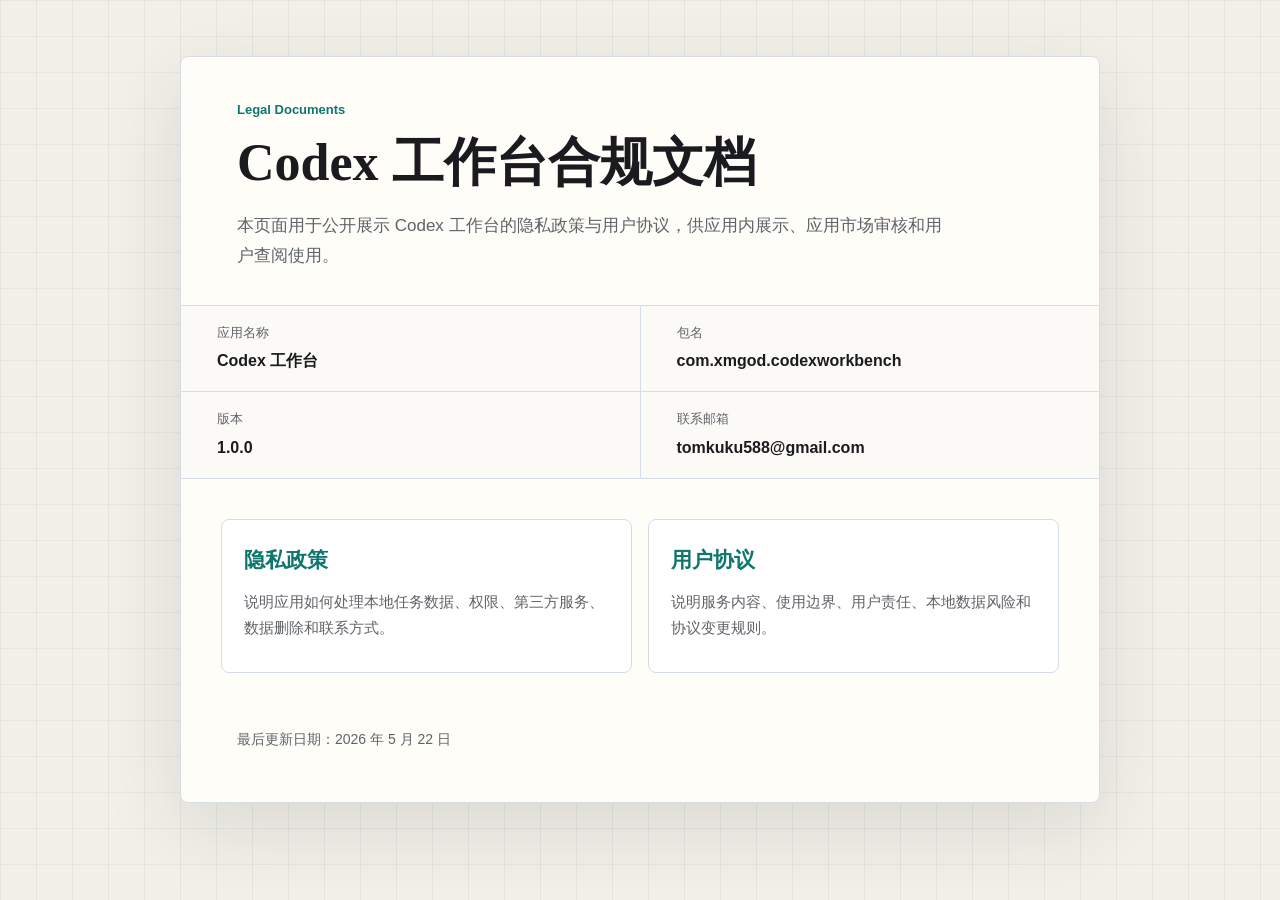
==== index.html @ 32615ba4 "初始化隐私政策和用户协议页面" ====
<!doctype html>
<html lang="zh-CN">
<head>
  <meta charset="utf-8">
  <meta name="viewport" content="width=device-width, initial-scale=1">
  <title>Codex 工作台合规文档</title>
  <meta name="description" content="Codex 工作台隐私政策与用户协议入口。">
  <style>
    :root {
      color-scheme: light;
      --ink: #1b1b1f;
      --muted: #5f6368;
      --line: #d7dde6;
      --paper: #fffdf8;
      --wash: #f3f0e8;
      --accent: #0f766e;
      --accent-soft: #d7f2ed;
    }

    * {
      box-sizing: border-box;
    }

    body {
      margin: 0;
      min-height: 100vh;
      font-family: "Noto Sans SC", "Microsoft YaHei", "PingFang SC", sans-serif;
      line-height: 1.75;
      color: var(--ink);
      background:
        linear-gradient(90deg, rgba(15, 118, 110, 0.08) 1px, transparent 1px),
        linear-gradient(rgba(15, 118, 110, 0.06) 1px, transparent 1px),
        var(--wash);
      background-size: 36px 36px;
    }

    main {
      width: min(920px, calc(100% - 32px));
      margin: 0 auto;
      padding: 56px 0 72px;
    }

    .document {
      border: 1px solid var(--line);
      border-radius: 8px;
      background: var(--paper);
      box-shadow: 0 24px 80px rgba(31, 41, 55, 0.12);
      overflow: hidden;
    }

    header {
      padding: 42px clamp(24px, 6vw, 56px) 34px;
      border-bottom: 1px solid var(--line);
    }

    .eyebrow {
      margin: 0 0 10px;
      color: var(--accent);
      font-size: 13px;
      font-weight: 700;
    }

    h1 {
      margin: 0;
      font-family: "Noto Serif SC", "Songti SC", serif;
      font-size: clamp(30px, 6vw, 52px);
      line-height: 1.18;
      font-weight: 700;
    }

    .summary {
      margin: 18px 0 0;
      max-width: 720px;
      color: var(--muted);
      font-size: 17px;
    }

    .meta {
      display: grid;
      grid-template-columns: repeat(2, minmax(0, 1fr));
      gap: 1px;
      background: var(--line);
      border-bottom: 1px solid var(--line);
    }

    .meta div {
      padding: 16px clamp(20px, 5vw, 36px);
      background: rgba(255, 253, 248, 0.92);
    }

    .meta span {
      display: block;
      color: var(--muted);
      font-size: 13px;
    }

    .meta strong {
      display: block;
      margin-top: 3px;
      font-size: 16px;
    }

    nav {
      display: grid;
      grid-template-columns: repeat(2, minmax(0, 1fr));
      gap: 16px;
      padding: clamp(24px, 5vw, 40px);
    }

    a {
      display: block;
      min-height: 154px;
      padding: 22px;
      border: 1px solid var(--line);
      border-radius: 8px;
      color: inherit;
      text-decoration: none;
      background: #ffffff;
      transition: border-color 180ms ease, transform 180ms ease, box-shadow 180ms ease;
    }

    a:hover,
    a:focus-visible {
      border-color: var(--accent);
      transform: translateY(-2px);
      box-shadow: 0 14px 34px rgba(15, 118, 110, 0.13);
      outline: none;
    }

    a strong {
      display: block;
      margin-bottom: 10px;
      color: var(--accent);
      font-size: 21px;
    }

    a span {
      display: block;
      color: var(--muted);
      font-size: 15px;
    }

    footer {
      padding: 0 clamp(24px, 6vw, 56px) 36px;
      color: var(--muted);
      font-size: 14px;
    }

    @media (max-width: 680px) {
      main {
        width: min(100% - 20px, 920px);
        padding: 20px 0 40px;
      }

      .meta,
      nav {
        grid-template-columns: 1fr;
      }

      a {
        min-height: auto;
      }
    }
  </style>
</head>
<body>
  <main>
    <section class="document" aria-labelledby="page-title">
      <header>
        <p class="eyebrow">Legal Documents</p>
        <h1 id="page-title">Codex 工作台合规文档</h1>
        <p class="summary">本页面用于公开展示 Codex 工作台的隐私政策与用户协议，供应用内展示、应用市场审核和用户查阅使用。</p>
      </header>

      <section class="meta" aria-label="应用信息">
        <div>
          <span>应用名称</span>
          <strong>Codex 工作台</strong>
        </div>
        <div>
          <span>包名</span>
          <strong>com.xmgod.codexworkbench</strong>
        </div>
        <div>
          <span>版本</span>
          <strong>1.0.0</strong>
        </div>
        <div>
          <span>联系邮箱</span>
          <strong>tomkuku588@gmail.com</strong>
        </div>
      </section>

      <nav aria-label="合规文档导航">
        <a href="./privacy-policy.html">
          <strong>隐私政策</strong>
          <span>说明应用如何处理本地任务数据、权限、第三方服务、数据删除和联系方式。</span>
        </a>
        <a href="./user-agreement.html">
          <strong>用户协议</strong>
          <span>说明服务内容、使用边界、用户责任、本地数据风险和协议变更规则。</span>
        </a>
      </nav>

      <footer>
        <p>最后更新日期：2026 年 5 月 22 日</p>
      </footer>
    </section>
  </main>
</body>
</html>
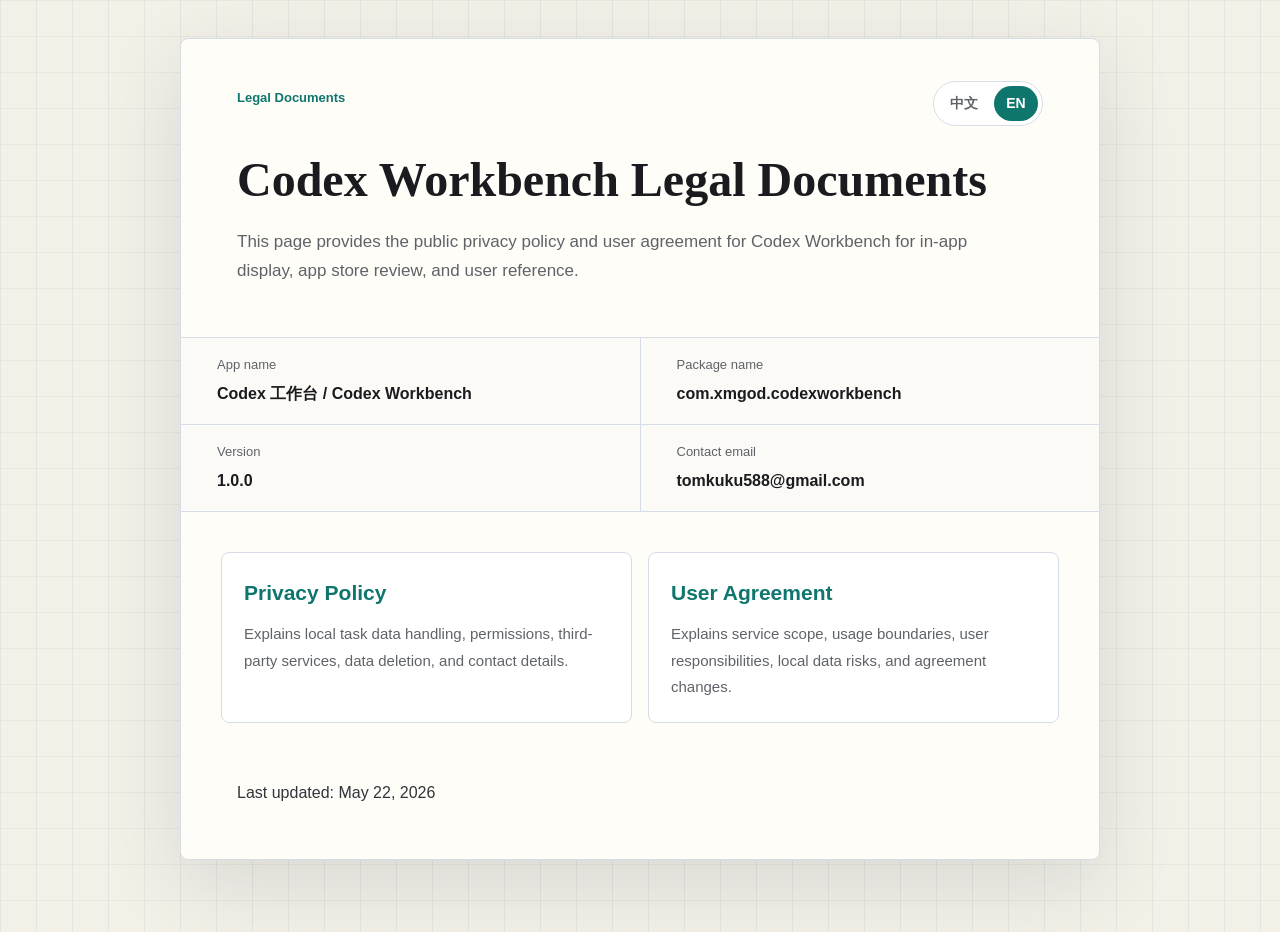
==== commit 8251d73e: "添加中英文切换支持" ====
--- a/index.html
+++ b/index.html
@@ -1,209 +1,95 @@
 <!doctype html>
-<html lang="zh-CN">
+<html lang="zh-CN" data-lang="zh">
 <head>
   <meta charset="utf-8">
   <meta name="viewport" content="width=device-width, initial-scale=1">
-  <title>Codex 工作台合规文档</title>
-  <meta name="description" content="Codex 工作台隐私政策与用户协议入口。">
-  <style>
-    :root {
-      color-scheme: light;
-      --ink: #1b1b1f;
-      --muted: #5f6368;
-      --line: #d7dde6;
-      --paper: #fffdf8;
-      --wash: #f3f0e8;
-      --accent: #0f766e;
-      --accent-soft: #d7f2ed;
-    }
-
-    * {
-      box-sizing: border-box;
-    }
-
-    body {
-      margin: 0;
-      min-height: 100vh;
-      font-family: "Noto Sans SC", "Microsoft YaHei", "PingFang SC", sans-serif;
-      line-height: 1.75;
-      color: var(--ink);
-      background:
-        linear-gradient(90deg, rgba(15, 118, 110, 0.08) 1px, transparent 1px),
-        linear-gradient(rgba(15, 118, 110, 0.06) 1px, transparent 1px),
-        var(--wash);
-      background-size: 36px 36px;
-    }
-
-    main {
-      width: min(920px, calc(100% - 32px));
-      margin: 0 auto;
-      padding: 56px 0 72px;
-    }
-
-    .document {
-      border: 1px solid var(--line);
-      border-radius: 8px;
-      background: var(--paper);
-      box-shadow: 0 24px 80px rgba(31, 41, 55, 0.12);
-      overflow: hidden;
-    }
-
-    header {
-      padding: 42px clamp(24px, 6vw, 56px) 34px;
-      border-bottom: 1px solid var(--line);
-    }
-
-    .eyebrow {
-      margin: 0 0 10px;
-      color: var(--accent);
-      font-size: 13px;
-      font-weight: 700;
-    }
-
-    h1 {
-      margin: 0;
-      font-family: "Noto Serif SC", "Songti SC", serif;
-      font-size: clamp(30px, 6vw, 52px);
-      line-height: 1.18;
-      font-weight: 700;
-    }
-
-    .summary {
-      margin: 18px 0 0;
-      max-width: 720px;
-      color: var(--muted);
-      font-size: 17px;
-    }
-
-    .meta {
-      display: grid;
-      grid-template-columns: repeat(2, minmax(0, 1fr));
-      gap: 1px;
-      background: var(--line);
-      border-bottom: 1px solid var(--line);
-    }
-
-    .meta div {
-      padding: 16px clamp(20px, 5vw, 36px);
-      background: rgba(255, 253, 248, 0.92);
-    }
-
-    .meta span {
-      display: block;
-      color: var(--muted);
-      font-size: 13px;
-    }
-
-    .meta strong {
-      display: block;
-      margin-top: 3px;
-      font-size: 16px;
-    }
-
-    nav {
-      display: grid;
-      grid-template-columns: repeat(2, minmax(0, 1fr));
-      gap: 16px;
-      padding: clamp(24px, 5vw, 40px);
-    }
-
-    a {
-      display: block;
-      min-height: 154px;
-      padding: 22px;
-      border: 1px solid var(--line);
-      border-radius: 8px;
-      color: inherit;
-      text-decoration: none;
-      background: #ffffff;
-      transition: border-color 180ms ease, transform 180ms ease, box-shadow 180ms ease;
-    }
-
-    a:hover,
-    a:focus-visible {
-      border-color: var(--accent);
-      transform: translateY(-2px);
-      box-shadow: 0 14px 34px rgba(15, 118, 110, 0.13);
-      outline: none;
-    }
-
-    a strong {
-      display: block;
-      margin-bottom: 10px;
-      color: var(--accent);
-      font-size: 21px;
-    }
-
-    a span {
-      display: block;
-      color: var(--muted);
-      font-size: 15px;
-    }
-
-    footer {
-      padding: 0 clamp(24px, 6vw, 56px) 36px;
-      color: var(--muted);
-      font-size: 14px;
-    }
-
-    @media (max-width: 680px) {
-      main {
-        width: min(100% - 20px, 920px);
-        padding: 20px 0 40px;
-      }
-
-      .meta,
-      nav {
-        grid-template-columns: 1fr;
-      }
-
-      a {
-        min-height: auto;
-      }
-    }
-  </style>
+  <title>Codex 工作台合规文档 | Codex Workbench Legal Documents</title>
+  <meta name="description" content="Codex 工作台隐私政策与用户协议入口。Codex Workbench privacy policy and user agreement.">
+  <script>
+    (function () {
+      try {
+        var saved = localStorage.getItem("codexworkbench.lang");
+        var lang = saved || (((navigator.language || "").toLowerCase().indexOf("zh") === 0) ? "zh" : "en");
+        document.documentElement.dataset.lang = lang === "en" ? "en" : "zh";
+        document.documentElement.lang = lang === "en" ? "en" : "zh-CN";
+      } catch (error) {}
+    })();
+  </script>
+  <link rel="stylesheet" href="./assets/site.css">
+  <script src="./assets/lang.js" defer></script>
 </head>
 <body>
   <main>
     <section class="document" aria-labelledby="page-title">
-      <header>
-        <p class="eyebrow">Legal Documents</p>
-        <h1 id="page-title">Codex 工作台合规文档</h1>
-        <p class="summary">本页面用于公开展示 Codex 工作台的隐私政策与用户协议，供应用内展示、应用市场审核和用户查阅使用。</p>
+      <header class="hero">
+        <div class="topbar">
+          <p class="eyebrow">Legal Documents</p>
+          <div class="language-switch" aria-label="Language switch">
+            <button type="button" data-lang-toggle="zh" aria-pressed="true">中文</button>
+            <button type="button" data-lang-toggle="en" aria-pressed="false">EN</button>
+          </div>
+        </div>
+
+        <div class="lang lang-zh">
+          <h1 id="page-title">Codex 工作台合规文档</h1>
+          <p class="summary">本页面用于公开展示 Codex 工作台的隐私政策与用户协议，供应用内展示、应用市场审核和用户查阅使用。</p>
+        </div>
+
+        <div class="lang lang-en">
+          <h1>Codex Workbench Legal Documents</h1>
+          <p class="summary">This page provides the public privacy policy and user agreement for Codex Workbench for in-app display, app store review, and user reference.</p>
+        </div>
       </header>
 
-      <section class="meta" aria-label="应用信息">
+      <section class="meta" aria-label="Application information">
         <div>
-          <span>应用名称</span>
-          <strong>Codex 工作台</strong>
+          <span class="lang lang-zh">应用名称</span>
+          <span class="lang lang-en">App name</span>
+          <strong>Codex 工作台 / Codex Workbench</strong>
         </div>
         <div>
-          <span>包名</span>
+          <span class="lang lang-zh">包名</span>
+          <span class="lang lang-en">Package name</span>
           <strong>com.xmgod.codexworkbench</strong>
         </div>
         <div>
-          <span>版本</span>
+          <span class="lang lang-zh">版本</span>
+          <span class="lang lang-en">Version</span>
           <strong>1.0.0</strong>
         </div>
         <div>
-          <span>联系邮箱</span>
+          <span class="lang lang-zh">联系邮箱</span>
+          <span class="lang lang-en">Contact email</span>
           <strong>tomkuku588@gmail.com</strong>
         </div>
       </section>
 
-      <nav aria-label="合规文档导航">
-        <a href="./privacy-policy.html">
-          <strong>隐私政策</strong>
-          <span>说明应用如何处理本地任务数据、权限、第三方服务、数据删除和联系方式。</span>
+      <nav class="doc-nav" aria-label="Legal document navigation">
+        <a class="doc-card" href="./privacy-policy.html">
+          <span class="lang lang-zh">
+            <strong>隐私政策</strong>
+            <span>说明应用如何处理本地任务数据、权限、第三方服务、数据删除和联系方式。</span>
+          </span>
+          <span class="lang lang-en">
+            <strong>Privacy Policy</strong>
+            <span>Explains local task data handling, permissions, third-party services, data deletion, and contact details.</span>
+          </span>
         </a>
-        <a href="./user-agreement.html">
-          <strong>用户协议</strong>
-          <span>说明服务内容、使用边界、用户责任、本地数据风险和协议变更规则。</span>
+        <a class="doc-card" href="./user-agreement.html">
+          <span class="lang lang-zh">
+            <strong>用户协议</strong>
+            <span>说明服务内容、使用边界、用户责任、本地数据风险和协议变更规则。</span>
+          </span>
+          <span class="lang lang-en">
+            <strong>User Agreement</strong>
+            <span>Explains service scope, usage boundaries, user responsibilities, local data risks, and agreement changes.</span>
+          </span>
         </a>
       </nav>
 
-      <footer>
-        <p>最后更新日期：2026 年 5 月 22 日</p>
+      <footer class="page-footer">
+        <p class="lang lang-zh">最后更新日期：2026 年 5 月 22 日</p>
+        <p class="lang lang-en">Last updated: May 22, 2026</p>
       </footer>
     </section>
   </main>
--- a/assets/site.css
+++ b/assets/site.css
@@ -0,0 +1,302 @@
+:root {
+  color-scheme: light;
+  --ink: #1b1b1f;
+  --muted: #5f6368;
+  --line: #d7dde6;
+  --paper: #fffdf8;
+  --wash: #f3f0e8;
+  --accent: #0f766e;
+  --accent-soft: #d7f2ed;
+}
+
+* {
+  box-sizing: border-box;
+}
+
+html[data-lang="zh"] .lang-en,
+html[data-lang="en"] .lang-zh {
+  display: none !important;
+}
+
+body {
+  margin: 0;
+  min-height: 100vh;
+  font-family: "Noto Sans SC", "Microsoft YaHei", "PingFang SC", "Segoe UI", sans-serif;
+  line-height: 1.75;
+  color: var(--ink);
+  background:
+    linear-gradient(90deg, rgba(15, 118, 110, 0.08) 1px, transparent 1px),
+    linear-gradient(rgba(15, 118, 110, 0.06) 1px, transparent 1px),
+    var(--wash);
+  background-size: 36px 36px;
+}
+
+main {
+  width: min(920px, calc(100% - 32px));
+  margin: 0 auto;
+  padding: 38px 0 72px;
+}
+
+.document,
+article {
+  border: 1px solid var(--line);
+  border-radius: 8px;
+  background: var(--paper);
+  box-shadow: 0 24px 80px rgba(31, 41, 55, 0.12);
+  overflow: hidden;
+}
+
+article {
+  padding: clamp(24px, 6vw, 58px);
+}
+
+.hero {
+  padding: 42px clamp(24px, 6vw, 56px) 34px;
+  border-bottom: 1px solid var(--line);
+}
+
+.topbar {
+  display: flex;
+  align-items: center;
+  justify-content: space-between;
+  gap: 16px;
+  margin-bottom: 24px;
+}
+
+.back {
+  color: var(--accent);
+  font-size: 14px;
+  font-weight: 700;
+  text-decoration: none;
+}
+
+.language-switch {
+  display: inline-flex;
+  gap: 4px;
+  padding: 4px;
+  border: 1px solid var(--line);
+  border-radius: 999px;
+  background: #ffffff;
+}
+
+.language-switch button {
+  min-width: 44px;
+  min-height: 32px;
+  padding: 5px 12px;
+  border: 0;
+  border-radius: 999px;
+  color: var(--muted);
+  background: transparent;
+  font: inherit;
+  font-size: 14px;
+  font-weight: 700;
+  cursor: pointer;
+}
+
+html[data-lang="zh"] [data-lang-toggle="zh"],
+html[data-lang="en"] [data-lang-toggle="en"] {
+  color: #ffffff;
+  background: var(--accent);
+}
+
+.eyebrow {
+  margin: 0 0 10px;
+  color: var(--accent);
+  font-size: 13px;
+  font-weight: 700;
+}
+
+h1,
+h2 {
+  font-family: "Noto Serif SC", "Songti SC", Georgia, serif;
+  line-height: 1.25;
+}
+
+h1 {
+  margin: 0 0 12px;
+  font-size: clamp(30px, 5vw, 48px);
+}
+
+h2 {
+  margin: 34px 0 10px;
+  padding-top: 20px;
+  border-top: 1px solid var(--line);
+  font-size: 22px;
+}
+
+p,
+li {
+  color: #30343b;
+  font-size: 16px;
+}
+
+.lead,
+.summary {
+  max-width: 740px;
+  color: var(--muted);
+  font-size: 17px;
+}
+
+.meta {
+  display: grid;
+  grid-template-columns: repeat(2, minmax(0, 1fr));
+  gap: 1px;
+  background: var(--line);
+  border-bottom: 1px solid var(--line);
+}
+
+article .meta {
+  gap: 10px 22px;
+  margin: 26px 0 30px;
+  padding: 18px;
+  border: 1px solid var(--line);
+  border-radius: 8px;
+  background: #ffffff;
+}
+
+.meta div {
+  padding: 16px clamp(20px, 5vw, 36px);
+  background: rgba(255, 253, 248, 0.92);
+}
+
+article .meta div {
+  padding: 0;
+  background: transparent;
+}
+
+.meta span {
+  display: block;
+  color: var(--muted);
+  font-size: 13px;
+}
+
+.meta strong {
+  display: block;
+  margin-top: 3px;
+  font-size: 16px;
+}
+
+.doc-nav {
+  display: grid;
+  grid-template-columns: repeat(2, minmax(0, 1fr));
+  gap: 16px;
+  padding: clamp(24px, 5vw, 40px);
+}
+
+.doc-card {
+  display: block;
+  min-height: 154px;
+  padding: 22px;
+  border: 1px solid var(--line);
+  border-radius: 8px;
+  color: inherit;
+  text-decoration: none;
+  background: #ffffff;
+  transition: border-color 180ms ease, transform 180ms ease, box-shadow 180ms ease;
+}
+
+.doc-card:hover,
+.doc-card:focus-visible {
+  border-color: var(--accent);
+  transform: translateY(-2px);
+  box-shadow: 0 14px 34px rgba(15, 118, 110, 0.13);
+  outline: none;
+}
+
+.doc-card strong {
+  display: block;
+  margin-bottom: 10px;
+  color: var(--accent);
+  font-size: 21px;
+}
+
+.doc-card span {
+  display: block;
+  color: var(--muted);
+  font-size: 15px;
+}
+
+.page-footer {
+  padding: 0 clamp(24px, 6vw, 56px) 36px;
+  color: var(--muted);
+  font-size: 14px;
+}
+
+table {
+  width: 100%;
+  margin: 16px 0 6px;
+  border-collapse: collapse;
+  overflow-wrap: anywhere;
+  background: #ffffff;
+}
+
+th,
+td {
+  padding: 12px;
+  border: 1px solid var(--line);
+  text-align: left;
+  vertical-align: top;
+}
+
+th {
+  background: var(--accent-soft);
+  color: #123f3a;
+}
+
+ul {
+  padding-left: 22px;
+}
+
+a {
+  color: var(--accent);
+  text-decoration-thickness: 1px;
+  text-underline-offset: 4px;
+}
+
+@media (max-width: 720px) {
+  main {
+    width: min(100% - 20px, 920px);
+    padding: 20px 0 40px;
+  }
+
+  article {
+    padding: 22px;
+  }
+
+  .topbar {
+    align-items: flex-start;
+    flex-direction: column-reverse;
+  }
+
+  .meta,
+  .doc-nav {
+    grid-template-columns: 1fr;
+  }
+
+  .doc-card {
+    min-height: auto;
+  }
+
+  table,
+  thead,
+  tbody,
+  tr,
+  th,
+  td {
+    display: block;
+  }
+
+  th {
+    display: none;
+  }
+
+  td {
+    border-top: 0;
+  }
+
+  td:first-child {
+    border-top: 1px solid var(--line);
+    font-weight: 700;
+    color: var(--accent);
+  }
+}
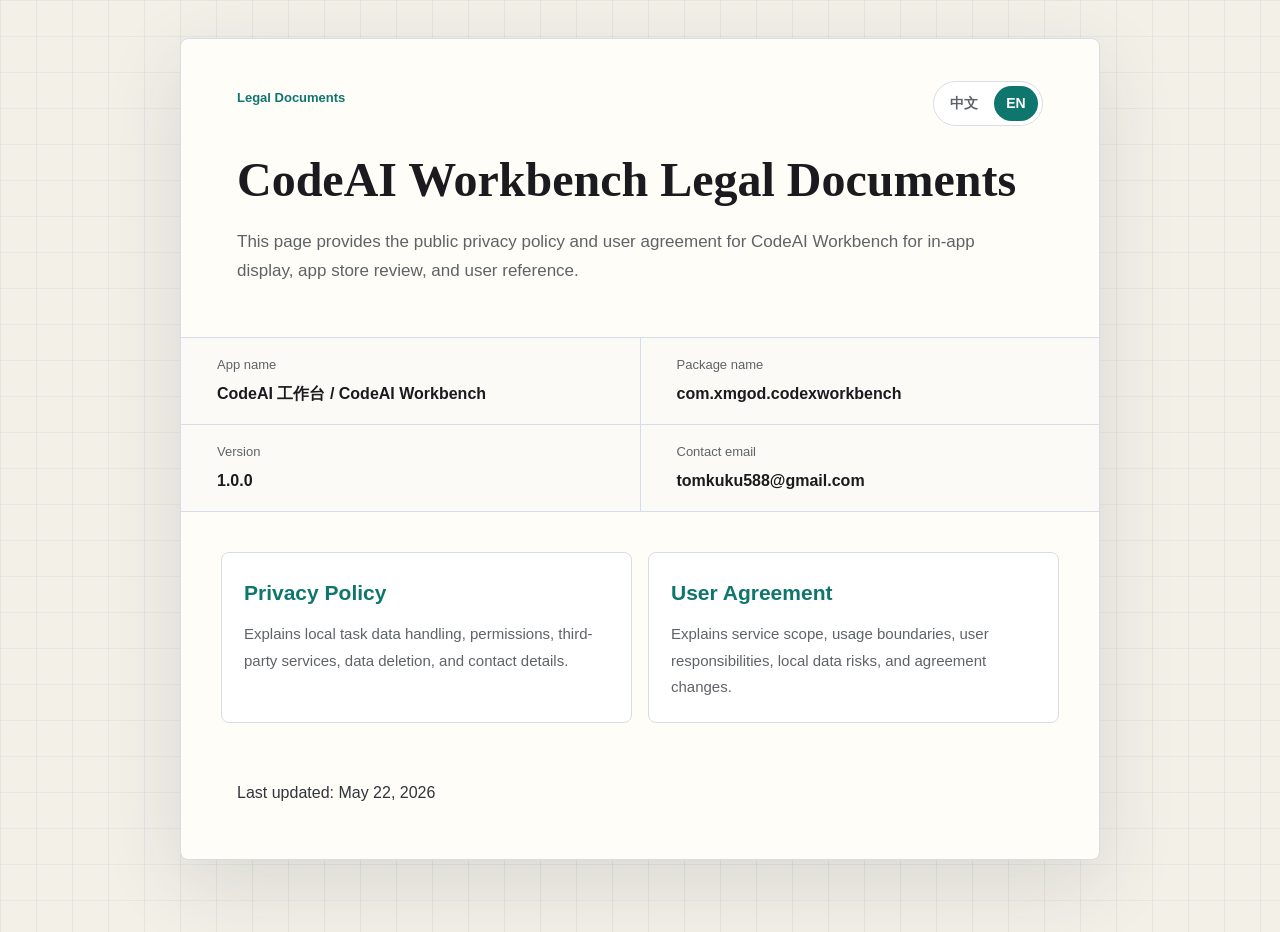
==== commit 6848d3eb: "feat: 将应用名称更新为 CodeAI 工作台" ====
--- a/index.html
+++ b/index.html
@@ -3,8 +3,8 @@
 <head>
   <meta charset="utf-8">
   <meta name="viewport" content="width=device-width, initial-scale=1">
-  <title>Codex 工作台合规文档 | Codex Workbench Legal Documents</title>
-  <meta name="description" content="Codex 工作台隐私政策与用户协议入口。Codex Workbench privacy policy and user agreement.">
+  <title>CodeAI 工作台合规文档 | CodeAI Workbench Legal Documents</title>
+  <meta name="description" content="CodeAI 工作台隐私政策与用户协议入口。CodeAI Workbench privacy policy and user agreement.">
   <script>
     (function () {
       try {
@@ -31,13 +31,13 @@
         </div>
 
         <div class="lang lang-zh">
-          <h1 id="page-title">Codex 工作台合规文档</h1>
-          <p class="summary">本页面用于公开展示 Codex 工作台的隐私政策与用户协议，供应用内展示、应用市场审核和用户查阅使用。</p>
+          <h1 id="page-title">CodeAI 工作台合规文档</h1>
+          <p class="summary">本页面用于公开展示 CodeAI 工作台的隐私政策与用户协议，供应用内展示、应用市场审核和用户查阅使用。</p>
         </div>
 
         <div class="lang lang-en">
-          <h1>Codex Workbench Legal Documents</h1>
-          <p class="summary">This page provides the public privacy policy and user agreement for Codex Workbench for in-app display, app store review, and user reference.</p>
+          <h1>CodeAI Workbench Legal Documents</h1>
+          <p class="summary">This page provides the public privacy policy and user agreement for CodeAI Workbench for in-app display, app store review, and user reference.</p>
         </div>
       </header>
 
@@ -45,7 +45,7 @@
         <div>
           <span class="lang lang-zh">应用名称</span>
           <span class="lang lang-en">App name</span>
-          <strong>Codex 工作台 / Codex Workbench</strong>
+          <strong>CodeAI 工作台 / CodeAI Workbench</strong>
         </div>
         <div>
           <span class="lang lang-zh">包名</span>
